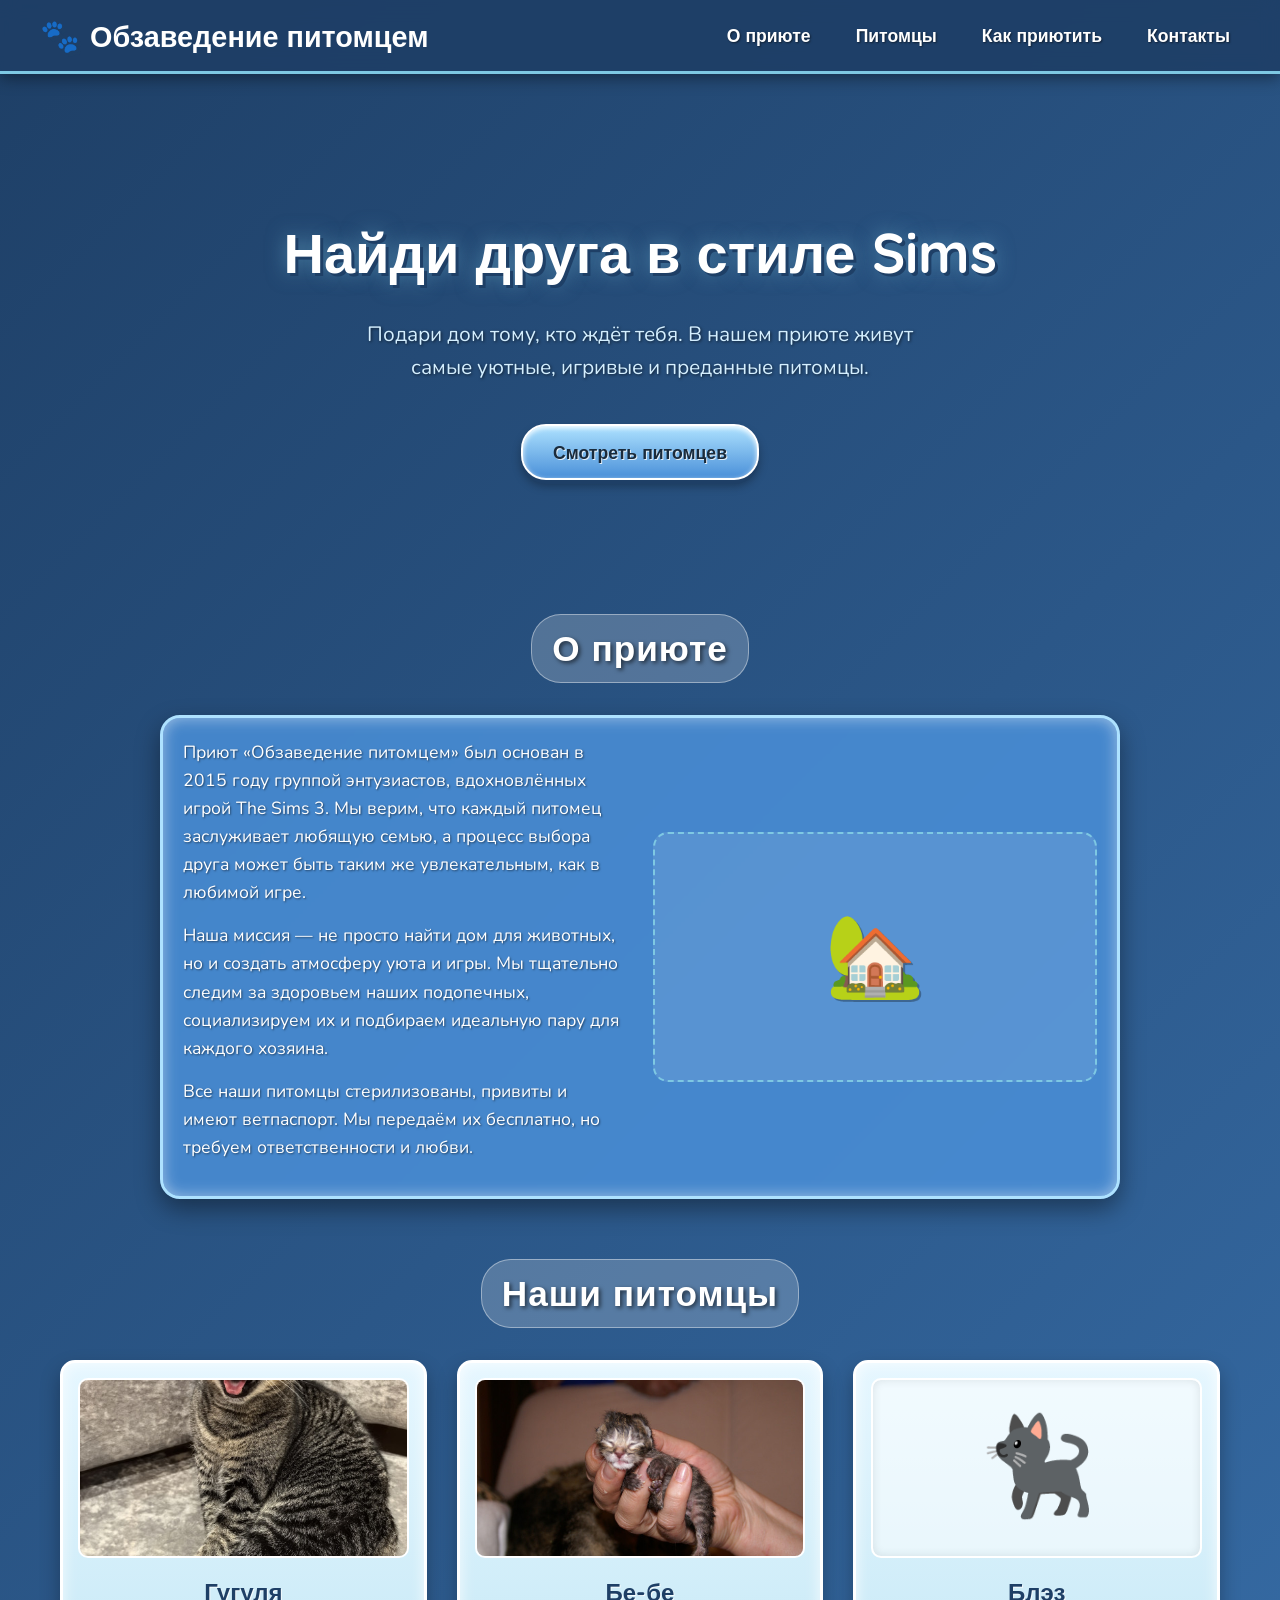
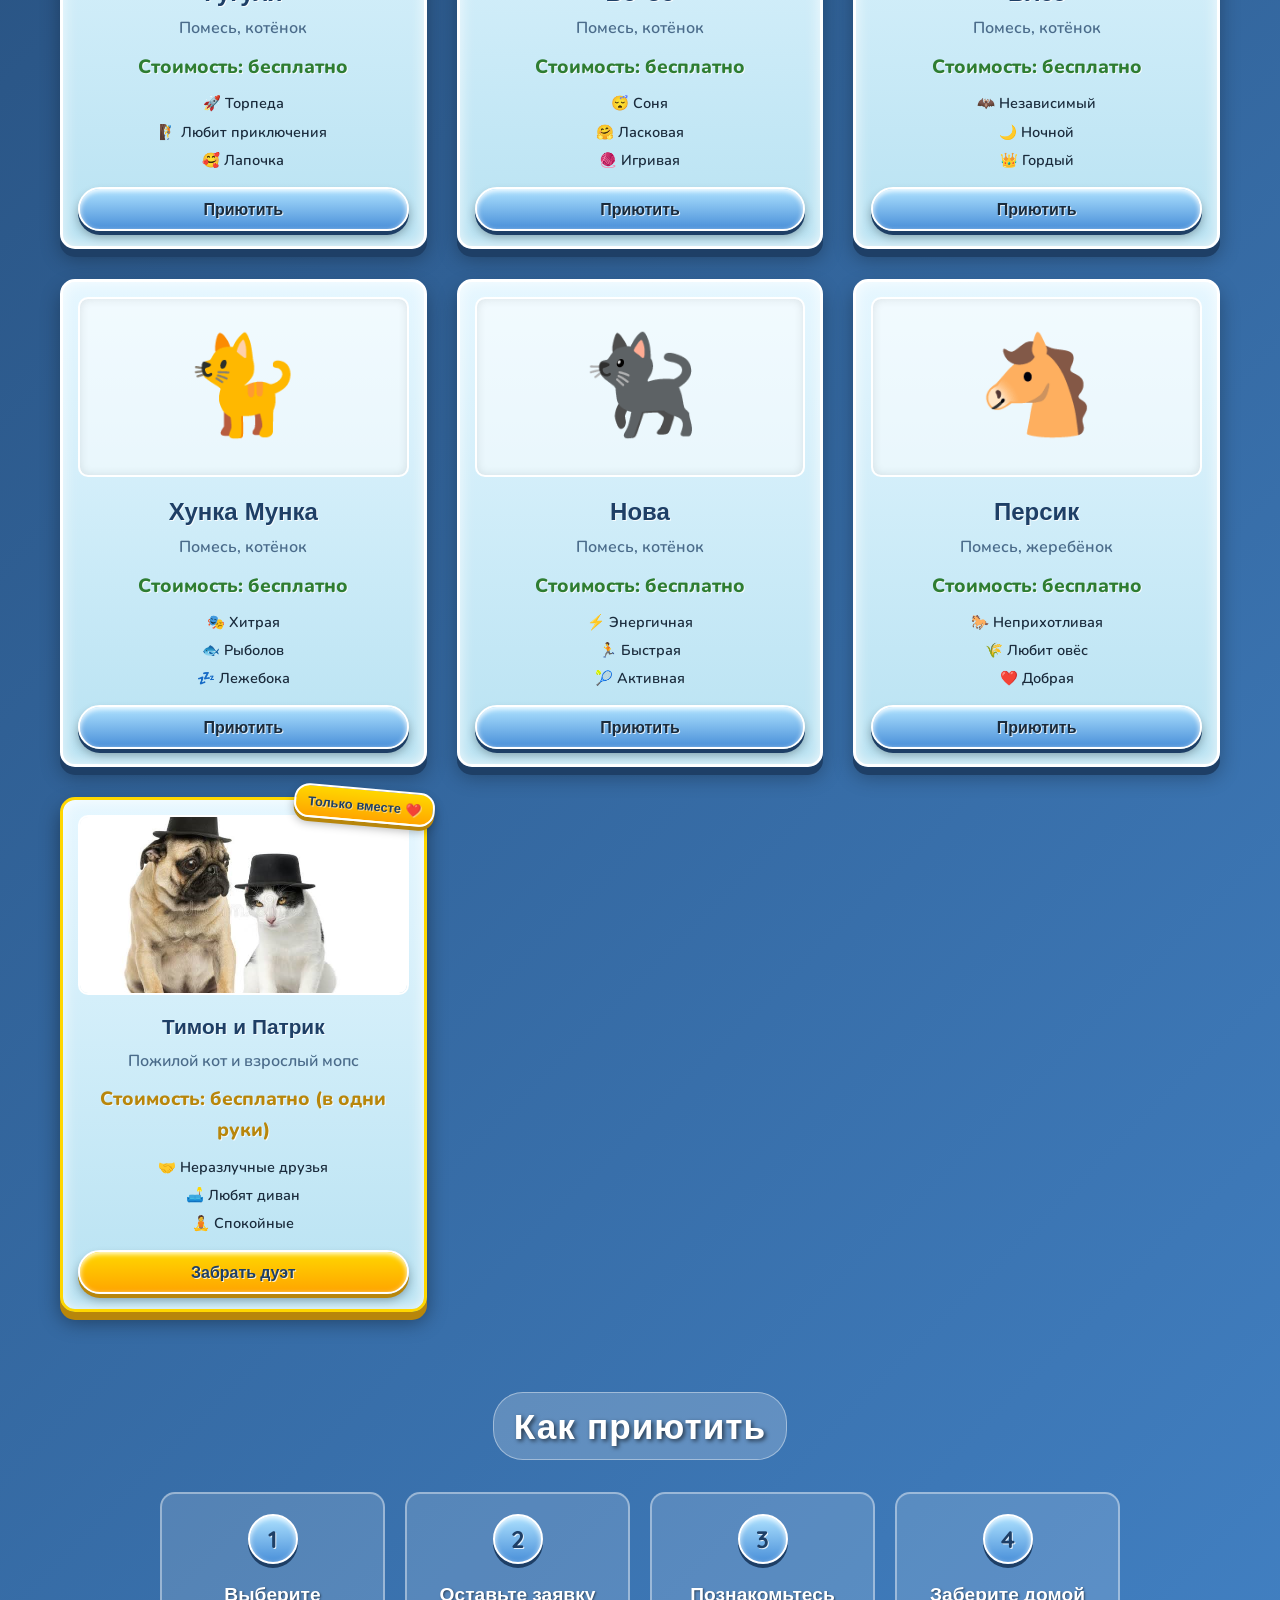
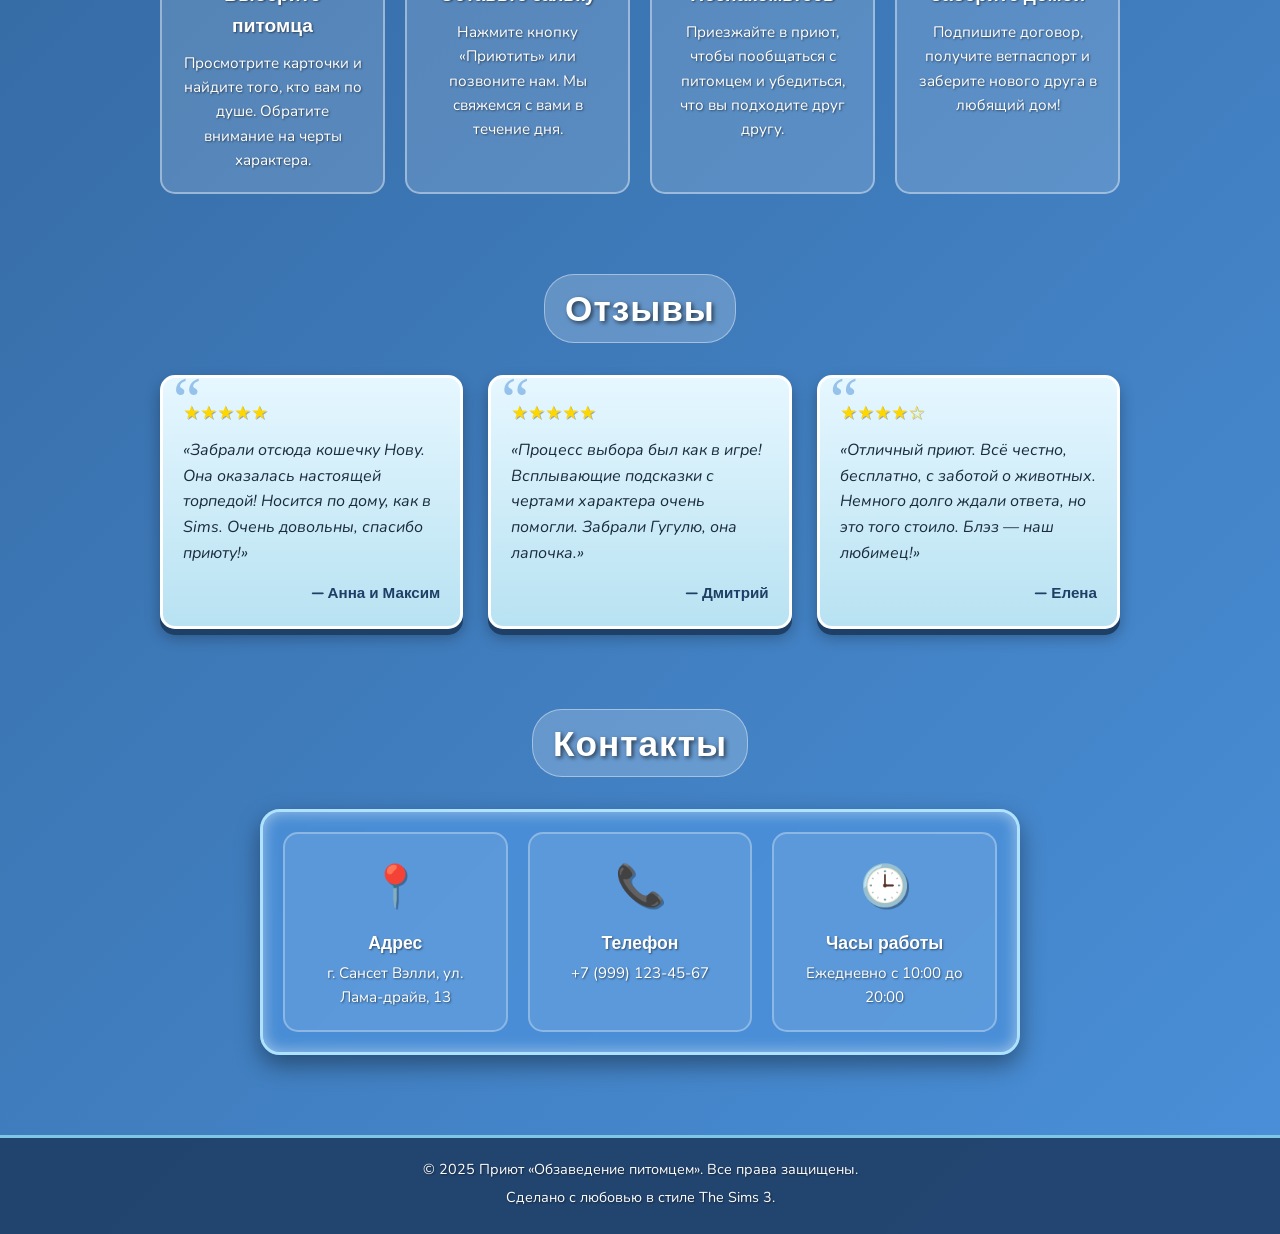
==== index.html @ e36ceaed "Добавлены файлы проекта" ====
<!DOCTYPE html>
<html lang="ru">
<head>
    <meta charset="UTF-8">
    <meta name="viewport" content="width=device-width, initial-scale=1.0">
    <title>Обзаведение питомцем | Приют в стиле Sims 3</title>

    <!-- SEO -->
    <meta name="description" content="Приют «Обзаведение питомцем» в Сансет Вэлли — бесплатно отдаём кошек, котят, жеребят и пару «кот + мопс» в добрые руки. Все питомцы привиты, стерилизованы и имеют ветпаспорт.">
    <meta name="keywords" content="приют для животных, котёнок, кошка, жеребёнок, мопс, усыновление питомца, Сансет Вэлли, бесплатно">
    <meta name="author" content="Приют «Обзаведение питомцем»">
    <meta name="robots" content="index, follow">
    <meta name="theme-color" content="#1E3F66">
    <link rel="canonical" href="https://example.com/">

    <!-- Open Graph -->
    <meta property="og:type" content="website">
    <meta property="og:site_name" content="Обзаведение питомцем">
    <meta property="og:title" content="Обзаведение питомцем | Приют в стиле Sims 3">
    <meta property="og:description" content="Подари дом тому, кто ждёт тебя. Кошки, котята, жеребята и неразлучная пара «кот + мопс» — бесплатно, в добрые руки.">
    <meta property="og:image" content="https://example.com/og-cover.svg">
    <meta property="og:url" content="https://example.com/">
    <meta property="og:locale" content="ru_RU">

    <!-- Twitter Card -->
    <meta name="twitter:card" content="summary_large_image">
    <meta name="twitter:title" content="Обзаведение питомцем | Приют в стиле Sims 3">
    <meta name="twitter:description" content="Подари дом тому, кто ждёт тебя. Питомцы из приюта — бесплатно, в добрые руки.">
    <meta name="twitter:image" content="https://example.com/og-cover.svg">

    <!-- Favicon (SVG) -->
    <link rel="icon" type="image/svg+xml" href="data:image/svg+xml,%3Csvg xmlns='http://www.w3.org/2000/svg' viewBox='0 0 100 100'%3E%3Crect width='100' height='100' rx='20' fill='%231E3F66'/%3E%3Ctext x='50' y='68' font-size='58' text-anchor='middle'%3E🐾%3C/text%3E%3C/svg%3E">

    <!-- Подключение округлых шрифтов -->
    <link rel="preconnect" href="https://fonts.googleapis.com">
    <link rel="preconnect" href="https://fonts.gstatic.com" crossorigin>
    <link href="https://fonts.googleapis.com/css2?family=Nunito:wght@400;600;700;800&family=Quicksand:wght@500;600;700&display=swap" rel="stylesheet">
    <style>
        /* --- БАЗОВЫЕ СТИЛИ И ПЕРЕМЕННЫЕ --- */
        :root {
            --sims-blue-dark: #1E3F66;
            --sims-blue-mid: #2E5C8A;
            --sims-blue-light: #4A90D9;
            --sims-cyan: #7EC8E3;
            --sims-panel-bg: rgba(74, 144, 217, 0.85);
            --sims-panel-border: #AEE2FF;
            --sims-tooltip-bg: #B8E2F2;
            --sims-tooltip-border: #4A90D9;
            --sims-text-dark: #1A2B3C;
            --sims-text-light: #FFFFFF;
            --sims-btn-top: #AEE2FF;
            --sims-btn-bottom: #4A90D9;
            --font-main: 'Nunito', sans-serif;
            --font-heading: 'Quicksand', sans-serif;
        }

        * {
            box-sizing: border-box;
            margin: 0;
            padding: 0;
        }

        html {
            scroll-behavior: smooth;
            scroll-padding-top: 90px;
        }

        body {
            font-family: var(--font-main);
            background: linear-gradient(135deg, #1E3F66 0%, #4A90D9 100%);
            color: var(--sims-text-dark);
            line-height: 1.6;
            overflow-x: hidden;
            min-height: 100vh;
        }

        /* --- ОБЩИЕ КОМПОНЕНТЫ (Панели в стиле Sims) --- */
        .sims-panel {
            background: var(--sims-panel-bg);
            border: 3px solid var(--sims-panel-border);
            border-radius: 20px;
            box-shadow: 
                inset 0 0 15px rgba(255, 255, 255, 0.5),
                0 10px 25px rgba(0, 0, 0, 0.4);
            backdrop-filter: blur(5px);
            padding: 20px;
            transition: transform 0.3s ease, box-shadow 0.3s ease;
        }

        .sims-panel:hover {
            box-shadow: 
                inset 0 0 20px rgba(255, 255, 255, 0.7),
                0 15px 35px rgba(0, 0, 0, 0.5);
        }

        .section-title {
            font-family: var(--font-heading);
            font-size: 2.2rem;
            text-align: center;
            color: var(--sims-text-light);
            text-shadow: 2px 2px 4px rgba(0, 0, 0, 0.6);
            margin-bottom: 2rem;
            letter-spacing: 1px;
        }

        .section-title span {
            display: inline-block;
            background: rgba(255, 255, 255, 0.2);
            padding: 5px 20px;
            border-radius: 30px;
            border: 1px solid rgba(255, 255, 255, 0.4);
        }

        /* --- КНОПКИ В СТИЛЕ SIMS --- */
        .sims-btn {
            display: inline-block;
            background: linear-gradient(to bottom, var(--sims-btn-top) 0%, var(--sims-btn-bottom) 100%);
            border: 2px solid #FFFFFF;
            border-radius: 25px;
            color: var(--sims-text-dark);
            font-family: var(--font-heading);
            font-weight: 700;
            font-size: 1.1rem;
            padding: 12px 30px;
            text-decoration: none;
            text-shadow: 1px 1px 0 rgba(255, 255, 255, 0.8);
            box-shadow: 
                0 4px 0 #1E3F66,
                0 6px 10px rgba(0, 0, 0, 0.3),
                inset 0 2px 5px rgba(255, 255, 255, 0.9);
            cursor: pointer;
            transition: all 0.1s ease;
            position: relative;
            overflow: hidden;
        }

        .sims-btn::after {
            content: '';
            position: absolute;
            top: 0;
            left: -100%;
            width: 100%;
            height: 50%;
            background: linear-gradient(to bottom, rgba(255,255,255,0.8), rgba(255,255,255,0));
            transition: left 0.3s ease;
            border-radius: 25px 25px 0 0;
        }

        .sims-btn:hover::after {
            left: 0;
        }

        .sims-btn:hover {
            transform: translateY(2px);
            box-shadow: 
                0 2px 0 #1E3F66,
                0 4px 8px rgba(0, 0, 0, 0.3),
                inset 0 2px 5px rgba(255, 255, 255, 0.9);
        }

        .sims-btn:active {
            transform: translateY(4px);
            box-shadow: 
                0 0 0 #1E3F66,
                0 2px 4px rgba(0, 0, 0, 0.3),
                inset 0 2px 5px rgba(255, 255, 255, 0.9);
        }

        /* --- HEADER --- */
        header {
            position: sticky;
            top: 0;
            z-index: 1000;
            background: rgba(30, 63, 102, 0.9);
            backdrop-filter: blur(10px);
            border-bottom: 3px solid var(--sims-cyan);
            box-shadow: 0 4px 15px rgba(0,0,0,0.4);
            padding: 10px 20px;
        }

        .header-container {
            max-width: 1200px;
            margin: 0 auto;
            display: flex;
            justify-content: space-between;
            align-items: center;
            flex-wrap: wrap;
            gap: 15px;
        }

        .logo {
            font-family: var(--font-heading);
            font-size: 1.8rem;
            font-weight: 800;
            color: var(--sims-text-light);
            text-shadow: 2px 2px 0 var(--sims-blue-dark);
            display: flex;
            align-items: center;
            gap: 10px;
        }

        .logo-icon {
            font-size: 2rem;
            filter: drop-shadow(2px 2px 0 var(--sims-blue-dark));
        }

        nav ul {
            display: flex;
            list-style: none;
            gap: 25px;
            flex-wrap: wrap;
        }

        nav a {
            color: var(--sims-text-light);
            text-decoration: none;
            font-family: var(--font-heading);
            font-weight: 600;
            font-size: 1.1rem;
            text-shadow: 1px 1px 2px rgba(0,0,0,0.5);
            padding: 5px 10px;
            border-radius: 10px;
            transition: all 0.3s ease;
        }

        nav a:hover {
            background: rgba(255, 255, 255, 0.2);
            color: #AEE2FF;
            text-shadow: 0 0 10px rgba(174, 226, 255, 0.8);
        }

        /* Кнопка мобильного меню (гамбургер) */
        .nav-toggle {
            display: none;
            background: linear-gradient(to bottom, var(--sims-btn-top), var(--sims-btn-bottom));
            border: 2px solid #FFFFFF;
            border-radius: 10px;
            color: var(--sims-text-dark);
            font-family: var(--font-heading);
            font-weight: 700;
            font-size: 1.4rem;
            line-height: 1;
            padding: 6px 14px;
            cursor: pointer;
            box-shadow: 0 3px 0 #1E3F66, inset 0 2px 5px rgba(255, 255, 255, 0.8);
            transition: transform 0.1s ease;
        }

        .nav-toggle:active {
            transform: translateY(2px);
            box-shadow: 0 1px 0 #1E3F66, inset 0 2px 5px rgba(255, 255, 255, 0.8);
        }

        /* --- HERO SECTION --- */
        .hero {
            padding: 80px 20px;
            text-align: center;
            display: flex;
            flex-direction: column;
            align-items: center;
            justify-content: center;
            min-height: 60vh;
            position: relative;
        }

        .hero h1 {
            font-family: var(--font-heading);
            font-size: 3.5rem;
            color: var(--sims-text-light);
            text-shadow: 3px 3px 0 var(--sims-blue-dark), 0 0 20px rgba(126, 200, 227, 0.5);
            margin-bottom: 20px;
            animation: float 3s ease-in-out infinite;
        }

        @keyframes float {
            0%, 100% { transform: translateY(0); }
            50% { transform: translateY(-10px); }
        }

        .hero p {
            font-size: 1.3rem;
            color: #D4EFFF;
            margin-bottom: 40px;
            text-shadow: 1px 1px 3px rgba(0,0,0,0.6);
            max-width: 600px;
        }

        /* --- СЕКЦИЯ О ПРИЮТЕ --- */
        .about {
            max-width: 1000px;
            margin: 0 auto 60px;
            padding: 0 20px;
        }

        .about-content {
            display: flex;
            gap: 30px;
            align-items: center;
            flex-wrap: wrap;
        }

        .about-text {
            flex: 1;
            min-width: 300px;
            color: var(--sims-text-light);
            font-size: 1.1rem;
            text-shadow: 1px 1px 2px rgba(0,0,0,0.5);
        }

        .about-text p {
            margin-bottom: 15px;
        }

        .about-image {
            flex: 1;
            min-width: 300px;
            height: 250px;
            background: rgba(255, 255, 255, 0.1);
            border-radius: 15px;
            border: 2px dashed var(--sims-cyan);
            display: flex;
            align-items: center;
            justify-content: center;
            font-size: 5rem;
            text-shadow: 2px 2px 0 rgba(0,0,0,0.3);
        }

        /* --- СЕКЦИЯ ПИТОМЦЕВ (КАРТОЧКИ) --- */
        .pets {
            max-width: 1200px;
            margin: 0 auto 80px;
            padding: 0 20px;
        }

        .pets-grid {
            display: grid;
            grid-template-columns: repeat(auto-fill, minmax(280px, 1fr));
            gap: 30px;
        }

        .pet-card {
            background: linear-gradient(180deg, #E6F7FF 0%, #B8E2F2 100%);
            border: 3px solid #FFFFFF;
            border-radius: 15px;
            padding: 15px;
            text-align: center;
            position: relative;
            box-shadow: 
                0 8px 0 #1E3F66,
                0 10px 20px rgba(0,0,0,0.3),
                inset 0 0 15px rgba(255, 255, 255, 0.8);
            transition: transform 0.3s ease, box-shadow 0.3s ease;
            cursor: pointer;
        }

        .pet-card:hover {
            transform: translateY(-8px);
            box-shadow: 
                0 12px 0 #1E3F66,
                0 15px 25px rgba(0,0,0,0.4),
                inset 0 0 20px rgba(255, 255, 255, 1);
        }

        .pet-image {
            width: 100%;
            height: 180px;
            background: rgba(255, 255, 255, 0.5);
            border-radius: 10px;
            border: 2px solid #FFFFFF;
            display: flex;
            align-items: center;
            justify-content: center;
            font-size: 6rem;
            margin-bottom: 15px;
            overflow: hidden;
            position: relative;
            box-shadow: inset 0 0 10px rgba(0,0,0,0.1);
        }

        .pet-image img {
            width: 100%;
            height: 100%;
            object-fit: cover;
        }

        /* Стили для парных питомцев */
        .pet-image.duo {
            display: flex;
            align-items: center;
            justify-content: center;
            gap: 10px;
            font-size: 4.5rem;
            background: linear-gradient(135deg, rgba(255,255,255,0.7) 0%, rgba(184, 226, 242, 0.8) 100%);
        }

        .pet-image.duo span {
            filter: drop-shadow(2px 2px 0 rgba(0,0,0,0.1));
        }

        .pet-name {
            font-family: var(--font-heading);
            font-size: 1.5rem;
            font-weight: 700;
            color: var(--sims-blue-dark);
            margin-bottom: 5px;
            text-shadow: 1px 1px 0 rgba(255,255,255,0.8);
        }

        .pet-breed {
            font-size: 1rem;
            color: #4A6B8A;
            margin-bottom: 10px;
            font-weight: 600;
        }

        .pet-price {
            font-weight: 800;
            color: #2E7D32;
            font-size: 1.2rem;
            margin-bottom: 10px;
            text-shadow: 1px 1px 0 rgba(255,255,255,0.8);
        }

        .pet-traits {
            display: flex;
            flex-direction: column;
            gap: 5px;
            margin-bottom: 15px;
            font-size: 0.9rem;
            color: #1A2B3C;
            font-weight: 600;
        }

        .pet-traits span {
            display: flex;
            align-items: center;
            justify-content: center;
            gap: 5px;
        }

        .pet-card .sims-btn {
            width: 100%;
            padding: 10px;
            font-size: 1rem;
        }

        /* Бейдж "Только вместе" */
        .together-badge {
            position: absolute;
            top: -12px;
            right: -12px;
            background: linear-gradient(to bottom, #FFD700, #FFA500);
            color: #1E3F66;
            font-family: var(--font-heading);
            font-weight: 800;
            font-size: 0.8rem;
            padding: 5px 12px;
            border-radius: 15px;
            border: 2px solid #FFFFFF;
            box-shadow: 0 4px 0 #B8860B, 0 5px 10px rgba(0,0,0,0.3);
            transform: rotate(5deg);
            z-index: 10;
            text-shadow: 1px 1px 0 rgba(255,255,255,0.5);
        }

        /* --- ВСПЛЫВАЮЩАЯ ПОДСКАЗКА (TOOLTIP) В СТИЛЕ SIMS 3 --- */
        .pet-tooltip {
            position: absolute;
            bottom: 100%;
            left: 50%;
            transform: translateX(-50%) translateY(10px);
            background: var(--sims-tooltip-bg);
            border: 3px solid var(--sims-tooltip-border);
            border-radius: 15px;
            padding: 15px;
            width: 250px;
            box-shadow: 0 10px 25px rgba(0,0,0,0.5), inset 0 0 15px rgba(255,255,255,0.8);
            opacity: 0;
            visibility: hidden;
            transition: all 0.3s cubic-bezier(0.175, 0.885, 0.32, 1.275);
            z-index: 100;
            pointer-events: none;
            text-align: left;
        }

        .pet-card:hover .pet-tooltip {
            opacity: 1;
            visibility: visible;
            transform: translateX(-50%) translateY(-10px);
        }

        .pet-tooltip::after {
            content: '';
            position: absolute;
            top: 100%;
            left: 50%;
            transform: translateX(-50%);
            border-width: 10px;
            border-style: solid;
            border-color: var(--sims-tooltip-border) transparent transparent transparent;
        }

        .pet-tooltip::before {
            content: '';
            position: absolute;
            top: 100%;
            left: 50%;
            transform: translateX(-50%);
            border-width: 7px;
            border-style: solid;
            border-color: var(--sims-tooltip-bg) transparent transparent transparent;
            z-index: 1;
            margin-top: -3px;
        }

        .tooltip-title {
            font-family: var(--font-heading);
            font-weight: 700;
            color: var(--sims-blue-dark);
            font-size: 1.1rem;
            margin-bottom: 5px;
            border-bottom: 1px solid rgba(74, 144, 217, 0.5);
            padding-bottom: 5px;
        }

        .tooltip-detail {
            font-size: 0.85rem;
            color: #1A2B3C;
            margin-bottom: 3px;
        }

        .tooltip-detail strong {
            color: #2E5C8A;
        }

        /* --- СЕКЦИЯ КАК ПРИЮТИТЬ --- */
        .how-to {
            max-width: 1000px;
            margin: 0 auto 80px;
            padding: 0 20px;
        }

        .steps-container {
            display: grid;
            grid-template-columns: repeat(auto-fit, minmax(200px, 1fr));
            gap: 20px;
        }

        .step-card {
            background: rgba(255, 255, 255, 0.15);
            border: 2px solid rgba(255, 255, 255, 0.4);
            border-radius: 15px;
            padding: 20px;
            text-align: center;
            color: var(--sims-text-light);
            transition: background 0.3s ease;
        }

        .step-card:hover {
            background: rgba(255, 255, 255, 0.25);
        }

        .step-number {
            display: inline-block;
            width: 50px;
            height: 50px;
            background: linear-gradient(to bottom, var(--sims-btn-top), var(--sims-btn-bottom));
            border: 2px solid #FFFFFF;
            border-radius: 50%;
            line-height: 46px;
            font-family: var(--font-heading);
            font-weight: 800;
            font-size: 1.5rem;
            color: var(--sims-blue-dark);
            margin-bottom: 15px;
            box-shadow: 0 4px 0 #1E3F66, inset 0 2px 5px rgba(255,255,255,0.8);
            text-shadow: 1px 1px 0 rgba(255,255,255,0.8);
        }

        .step-card h3 {
            font-family: var(--font-heading);
            font-size: 1.2rem;
            margin-bottom: 10px;
            text-shadow: 1px 1px 2px rgba(0,0,0,0.5);
        }

        .step-card p {
            font-size: 0.95rem;
            text-shadow: 1px 1px 2px rgba(0,0,0,0.5);
        }

        /* --- СЕКЦИЯ ОТЗЫВОВ --- */
        .reviews {
            max-width: 1000px;
            margin: 0 auto 80px;
            padding: 0 20px;
        }

        .reviews-grid {
            display: grid;
            grid-template-columns: repeat(auto-fit, minmax(280px, 1fr));
            gap: 25px;
        }

        .review-card {
            background: linear-gradient(180deg, #E6F7FF 0%, #B8E2F2 100%);
            border: 3px solid #FFFFFF;
            border-radius: 15px;
            padding: 20px;
            box-shadow: 0 6px 0 #1E3F66, 0 8px 15px rgba(0,0,0,0.3);
            position: relative;
        }

        .review-card::before {
            content: '“';
            position: absolute;
            top: -10px;
            left: 10px;
            font-size: 4rem;
            color: var(--sims-blue-light);
            opacity: 0.5;
            font-family: serif;
            line-height: 1;
        }

        .review-text {
            font-style: italic;
            color: var(--sims-text-dark);
            margin-bottom: 15px;
            font-size: 1rem;
            position: relative;
            z-index: 1;
        }

        .review-author {
            font-family: var(--font-heading);
            font-weight: 700;
            color: var(--sims-blue-dark);
            text-align: right;
            font-size: 0.95rem;
        }

        .review-rating {
            color: #FFD700;
            font-size: 1.2rem;
            margin-bottom: 10px;
            text-shadow: 1px 1px 0 rgba(0,0,0,0.3);
        }

        /* --- СЕКЦИЯ КОНТАКТОВ --- */
        .contacts {
            max-width: 800px;
            margin: 0 auto 80px;
            padding: 0 20px;
        }

        .contacts-content {
            display: grid;
            grid-template-columns: repeat(auto-fit, minmax(200px, 1fr));
            gap: 20px;
            text-align: center;
            color: var(--sims-text-light);
        }

        .contact-item {
            background: rgba(255, 255, 255, 0.1);
            border: 2px solid rgba(255, 255, 255, 0.3);
            border-radius: 15px;
            padding: 20px;
            transition: background 0.3s ease;
        }

        .contact-item:hover {
            background: rgba(255, 255, 255, 0.2);
        }

        .contact-icon {
            font-size: 2.5rem;
            margin-bottom: 10px;
            display: block;
            filter: drop-shadow(2px 2px 0 rgba(0,0,0,0.3));
        }

        .contact-item h4 {
            font-family: var(--font-heading);
            font-size: 1.1rem;
            margin-bottom: 5px;
            text-shadow: 1px 1px 2px rgba(0,0,0,0.5);
        }

        .contact-item p {
            font-size: 0.95rem;
            text-shadow: 1px 1px 2px rgba(0,0,0,0.5);
        }

        /* --- FOOTER --- */
        footer {
            background: rgba(30, 63, 102, 0.9);
            border-top: 3px solid var(--sims-cyan);
            padding: 20px;
            text-align: center;
            color: var(--sims-text-light);
            font-size: 0.9rem;
            text-shadow: 1px 1px 2px rgba(0,0,0,0.5);
        }

        footer p {
            margin-bottom: 5px;
        }

        /* --- АДАПТИВНОСТЬ --- */
        @media (max-width: 1024px) {
            .hero h1 {
                font-size: 3rem;
            }
            .pets-grid {
                grid-template-columns: repeat(auto-fill, minmax(240px, 1fr));
            }
        }

        @media (max-width: 768px) {
            .nav-toggle {
                display: block;
            }
            nav {
                display: none;
                width: 100%;
            }
            nav.is-open {
                display: block;
            }
            nav ul {
                flex-direction: column;
                align-items: center;
                gap: 10px;
                padding: 10px 0 5px;
            }
            .header-container {
                flex-direction: row;
                flex-wrap: wrap;
                justify-content: space-between;
            }
            .hero {
                min-height: 50vh;
                padding: 60px 20px;
            }
            .hero h1 {
                font-size: 2.5rem;
            }
            .hero p {
                font-size: 1.1rem;
            }
            .section-title {
                font-size: 1.8rem;
            }
            .about-content {
                flex-direction: column;
            }
            /* Тултипы скрыты на мобильных: информация дублируется в карточке */
            .pet-tooltip {
                display: none;
            }
        }

        @media (max-width: 480px) {
            .hero {
                min-height: auto;
                padding: 50px 16px;
            }
            .hero h1 {
                font-size: 2rem;
            }
            .hero p {
                font-size: 1.05rem;
                margin-bottom: 30px;
            }
            .section-title {
                font-size: 1.6rem;
            }
            .sims-btn {
                font-size: 1rem;
                padding: 10px 20px;
            }
            .pets-grid {
                grid-template-columns: 1fr;
            }
            .pet-image {
                height: 160px;
                font-size: 5rem;
            }
            .steps-container {
                grid-template-columns: 1fr;
            }
            .reviews-grid {
                grid-template-columns: 1fr;
            }
            .contacts-content {
                grid-template-columns: 1fr;
            }
        }

        /* --- СКРОЛЛБАР В СТИЛЕ SIMS --- */
        ::-webkit-scrollbar {
            width: 12px;
        }
        ::-webkit-scrollbar-track {
            background: #1E3F66;
        }
        ::-webkit-scrollbar-thumb {
            background: linear-gradient(to bottom, #AEE2FF, #4A90D9);
            border-radius: 6px;
            border: 2px solid #1E3F66;
        }
        ::-webkit-scrollbar-thumb:hover {
            background: linear-gradient(to bottom, #D4EFFF, #7EC8E3);
        }
    </style>
</head>
<body>

    <!-- HEADER -->
    <header>
        <div class="header-container">
            <div class="logo">
                <span class="logo-icon">🐾</span>
                Обзаведение питомцем
            </div>
            <button class="nav-toggle" type="button" aria-label="Открыть меню" aria-expanded="false" aria-controls="main-nav">☰</button>
            <nav id="main-nav" aria-label="Основная навигация">
                <ul>
                    <li><a href="#about">О приюте</a></li>
                    <li><a href="#pets">Питомцы</a></li>
                    <li><a href="#how-to">Как приютить</a></li>
                    <li><a href="#contacts">Контакты</a></li>
                </ul>
            </nav>
        </div>
    </header>

    <!-- HERO SECTION -->
    <section class="hero">
        <h1>Найди друга в стиле Sims</h1>
        <p>Подари дом тому, кто ждёт тебя. В нашем приюте живут самые уютные, игривые и преданные питомцы.</p>
        <a href="#pets" class="sims-btn">Смотреть питомцев</a>
    </section>

    <!-- ABOUT SECTION -->
    <section id="about" class="about">
        <h2 class="section-title"><span>О приюте</span></h2>
        <div class="sims-panel">
            <div class="about-content">
                <div class="about-text">
                    <p>Приют «Обзаведение питомцем» был основан в 2015 году группой энтузиастов, вдохновлённых игрой The Sims 3. Мы верим, что каждый питомец заслуживает любящую семью, а процесс выбора друга может быть таким же увлекательным, как в любимой игре.</p>
                    <p>Наша миссия — не просто найти дом для животных, но и создать атмосферу уюта и игры. Мы тщательно следим за здоровьем наших подопечных, социализируем их и подбираем идеальную пару для каждого хозяина.</p>
                    <p>Все наши питомцы стерилизованы, привиты и имеют ветпаспорт. Мы передаём их бесплатно, но требуем ответственности и любви.</p>
                </div>
                <div class="about-image">
                    🏡
                </div>
            </div>
        </div>
    </section>

    <!-- PETS SECTION -->
    <section id="pets" class="pets">
        <h2 class="section-title"><span>Наши питомцы</span></h2>
        <div class="pets-grid">
            
            <!-- Карточка 1: Гугуля -->
            <div class="pet-card">
                <div class="pet-image"><img src="images/cat.jpg" alt="Гугуля"></div>
                <div class="pet-name">Гугуля</div>
                <div class="pet-breed">Помесь, котёнок</div>
                <div class="pet-price">Стоимость: бесплатно</div>
                <div class="pet-traits">
                    <span>🚀 Торпеда</span>
                    <span>🧗 Любит приключения</span>
                    <span>🥰 Лапочка</span>
                </div>
                <button class="sims-btn">Приютить</button>
                <!-- Всплывающая подсказка -->
                <div class="pet-tooltip">
                    <div class="tooltip-title">Гугуля</div>
                    <div class="tooltip-detail"><strong>Помесь, Котёнок</strong></div>
                    <div class="tooltip-detail">Стоимость: бесплатно</div>
                    <hr style="border: 0; border-top: 1px solid rgba(74,144,217,0.5); margin: 5px 0;">
                    <div class="tooltip-detail"><strong>Черты характера:</strong></div>
                    <div class="tooltip-detail">🚀 Торпеда</div>
                    <div class="tooltip-detail">🧗 Любит приключения</div>
                    <div class="tooltip-detail">🥰 Лапочка</div>
                </div>
            </div>

            <!-- Карточка 2: Бе-бе -->
            <div class="pet-card">
                <div class="pet-image"><img src="images/kitten.jpg" alt="Бе-бе"></div>
                <div class="pet-name">Бе-бе</div>
                <div class="pet-breed">Помесь, котёнок</div>
                <div class="pet-price">Стоимость: бесплатно</div>
                <div class="pet-traits">
                    <span>😴 Соня</span>
                    <span>🤗 Ласковая</span>
                    <span>🧶 Игривая</span>
                </div>
                <button class="sims-btn">Приютить</button>
                <div class="pet-tooltip">
                    <div class="tooltip-title">Бе-бе</div>
                    <div class="tooltip-detail"><strong>Помесь, Котёнок</strong></div>
                    <div class="tooltip-detail">Стоимость: бесплатно</div>
                    <hr style="border: 0; border-top: 1px solid rgba(74,144,217,0.5); margin: 5px 0;">
                    <div class="tooltip-detail"><strong>Черты характера:</strong></div>
                    <div class="tooltip-detail">😴 Соня</div>
                    <div class="tooltip-detail">🤗 Ласковая</div>
                    <div class="tooltip-detail">🧶 Игривая</div>
                </div>
            </div>

            <!-- Карточка 3: Блэз -->
            <div class="pet-card">
                <div class="pet-image">🐈‍⬛</div>
                <div class="pet-name">Блэз</div>
                <div class="pet-breed">Помесь, котёнок</div>
                <div class="pet-price">Стоимость: бесплатно</div>
                <div class="pet-traits">
                    <span>🦇 Независимый</span>
                    <span>🌙 Ночной</span>
                    <span>👑 Гордый</span>
                </div>
                <button class="sims-btn">Приютить</button>
                <div class="pet-tooltip">
                    <div class="tooltip-title">Блэз</div>
                    <div class="tooltip-detail"><strong>Помесь, Котёнок</strong></div>
                    <div class="tooltip-detail">Стоимость: бесплатно</div>
                    <hr style="border: 0; border-top: 1px solid rgba(74,144,217,0.5); margin: 5px 0;">
                    <div class="tooltip-detail"><strong>Черты характера:</strong></div>
                    <div class="tooltip-detail">🦇 Независимый</div>
                    <div class="tooltip-detail">🌙 Ночной</div>
                    <div class="tooltip-detail">👑 Гордый</div>
                </div>
            </div>

            <!-- Карточка 4: Хунка Мунка -->
            <div class="pet-card">
                <div class="pet-image">🐈</div>
                <div class="pet-name">Хунка Мунка</div>
                <div class="pet-breed">Помесь, котёнок</div>
                <div class="pet-price">Стоимость: бесплатно</div>
                <div class="pet-traits">
                    <span>🎭 Хитрая</span>
                    <span>🐟 Рыболов</span>
                    <span>💤 Лежебока</span>
                </div>
                <button class="sims-btn">Приютить</button>
                <div class="pet-tooltip">
                    <div class="tooltip-title">Хунка Мунка</div>
                    <div class="tooltip-detail"><strong>Помесь, Котёнок</strong></div>
                    <div class="tooltip-detail">Стоимость: бесплатно</div>
                    <hr style="border: 0; border-top: 1px solid rgba(74,144,217,0.5); margin: 5px 0;">
                    <div class="tooltip-detail"><strong>Черты характера:</strong></div>
                    <div class="tooltip-detail">🎭 Хитрая</div>
                    <div class="tooltip-detail">🐟 Рыболов</div>
                    <div class="tooltip-detail">💤 Лежебока</div>
                </div>
            </div>

            <!-- Карточка 5: Нова -->
            <div class="pet-card">
                <div class="pet-image">🐈‍⬛</div>
                <div class="pet-name">Нова</div>
                <div class="pet-breed">Помесь, котёнок</div>
                <div class="pet-price">Стоимость: бесплатно</div>
                <div class="pet-traits">
                    <span>⚡ Энергичная</span>
                    <span>🏃 Быстрая</span>
                    <span>🎾 Активная</span>
                </div>
                <button class="sims-btn">Приютить</button>
                <div class="pet-tooltip">
                    <div class="tooltip-title">Нова</div>
                    <div class="tooltip-detail"><strong>Помесь, Котёнок</strong></div>
                    <div class="tooltip-detail">Стоимость: бесплатно</div>
                    <hr style="border: 0; border-top: 1px solid rgba(74,144,217,0.5); margin: 5px 0;">
                    <div class="tooltip-detail"><strong>Черты характера:</strong></div>
                    <div class="tooltip-detail">⚡ Энергичная</div>
                    <div class="tooltip-detail">🏃 Быстрая</div>
                    <div class="tooltip-detail">🎾 Активная</div>
                </div>
            </div>

            <!-- Карточка 6: Персик (Лошадь) -->
            <div class="pet-card">
                <div class="pet-image">🐴</div>
                <div class="pet-name">Персик</div>
                <div class="pet-breed">Помесь, жеребёнок</div>
                <div class="pet-price">Стоимость: бесплатно</div>
                <div class="pet-traits">
                    <span>🐎 Неприхотливая</span>
                    <span>🌾 Любит овёс</span>
                    <span>❤️ Добрая</span>
                </div>
                <button class="sims-btn">Приютить</button>
                <div class="pet-tooltip">
                    <div class="tooltip-title">Персик</div>
                    <div class="tooltip-detail"><strong>Помесь, Жеребёнок</strong></div>
                    <div class="tooltip-detail">Стоимость: бесплатно</div>
                    <hr style="border: 0; border-top: 1px solid rgba(74,144,217,0.5); margin: 5px 0;">
                    <div class="tooltip-detail"><strong>Черты характера:</strong></div>
                    <div class="tooltip-detail">🐎 Неприхотливая</div>
                    <div class="tooltip-detail">🌾 Любит овёс</div>
                    <div class="tooltip-detail">❤️ Добрая</div>
                </div>
            </div>

            <!-- Карточка 7: Тимон и Патрик (Дуэт) -->
            <div class="pet-card" style="border: 3px solid #FFD700; box-shadow: 0 8px 0 #B8860B, 0 10px 20px rgba(0,0,0,0.4), inset 0 0 15px rgba(255, 255, 255, 0.9);">
                <div class="together-badge">Только вместе ❤️</div>
                <div class="pet-image duo">
                    <img src="images/catanddog.png" alt="Тимон и Патрик">
                </div>
                <div class="pet-name" style="font-size: 1.3rem;">Тимон и Патрик</div>
                <div class="pet-breed">Пожилой кот и взрослый мопс</div>
                <div class="pet-price" style="color: #B8860B;">Стоимость: бесплатно (в одни руки)</div>
                <div class="pet-traits">
                    <span>🤝 Неразлучные друзья</span>
                    <span>🛋️ Любят диван</span>
                    <span>🧘 Спокойные</span>
                </div>
                <button class="sims-btn" style="background: linear-gradient(to bottom, #FFD700 0%, #FFA500 100%); box-shadow: 0 4px 0 #B8860B, 0 6px 10px rgba(0, 0, 0, 0.3), inset 0 2px 5px rgba(255, 255, 255, 0.9); color: #1E3F66;">Забрать дуэт</button>
                <div class="pet-tooltip" style="border-color: #FFD700; background: #FFF8DC;">
                    <div class="tooltip-title" style="color: #B8860B; border-bottom: 1px solid rgba(184, 134, 11, 0.5);">Тимон и Патрик</div>
                    <div class="tooltip-detail"><strong>Пожилой кот и взрослый мопс</strong></div>
                    <div class="tooltip-detail">Стоимость: бесплатно</div>
                    <div class="tooltip-detail" style="color: #B8860B; font-weight: bold;">⚠️ Только вместе!</div>
                    <hr style="border: 0; border-top: 1px solid rgba(184, 134, 11, 0.3); margin: 5px 0;">
                    <div class="tooltip-detail"><strong>Черты характера:</strong></div>
                    <div class="tooltip-detail">🤝 Неразлучные друзья</div>
                    <div class="tooltip-detail">🛋️ Любят диван</div>
                    <div class="tooltip-detail">🧘 Спокойные</div>
                </div>
            </div>

        </div>
    </section>

    <!-- HOW TO ADOPT SECTION -->
    <section id="how-to" class="how-to">
        <h2 class="section-title"><span>Как приютить</span></h2>
        <div class="steps-container">
            <div class="step-card">
                <div class="step-number">1</div>
                <h3>Выберите питомца</h3>
                <p>Просмотрите карточки и найдите того, кто вам по душе. Обратите внимание на черты характера.</p>
            </div>
            <div class="step-card">
                <div class="step-number">2</div>
                <h3>Оставьте заявку</h3>
                <p>Нажмите кнопку «Приютить» или позвоните нам. Мы свяжемся с вами в течение дня.</p>
            </div>
            <div class="step-card">
                <div class="step-number">3</div>
                <h3>Познакомьтесь</h3>
                <p>Приезжайте в приют, чтобы пообщаться с питомцем и убедиться, что вы подходите друг другу.</p>
            </div>
            <div class="step-card">
                <div class="step-number">4</div>
                <h3>Заберите домой</h3>
                <p>Подпишите договор, получите ветпаспорт и заберите нового друга в любящий дом!</p>
            </div>
        </div>
    </section>

    <!-- REVIEWS SECTION -->
    <section class="reviews">
        <h2 class="section-title"><span>Отзывы</span></h2>
        <div class="reviews-grid">
            <div class="review-card">
                <div class="review-rating">★★★★★</div>
                <div class="review-text">«Забрали отсюда кошечку Нову. Она оказалась настоящей торпедой! Носится по дому, как в Sims. Очень довольны, спасибо приюту!»</div>
                <div class="review-author">— Анна и Максим</div>
            </div>
            <div class="review-card">
                <div class="review-rating">★★★★★</div>
                <div class="review-text">«Процесс выбора был как в игре! Всплывающие подсказки с чертами характера очень помогли. Забрали Гугулю, она лапочка.»</div>
                <div class="review-author">— Дмитрий</div>
            </div>
            <div class="review-card">
                <div class="review-rating">★★★★☆</div>
                <div class="review-text">«Отличный приют. Всё честно, бесплатно, с заботой о животных. Немного долго ждали ответа, но это того стоило. Блэз — наш любимец!»</div>
                <div class="review-author">— Елена</div>
            </div>
        </div>
    </section>

    <!-- CONTACTS SECTION -->
    <section id="contacts" class="contacts">
        <h2 class="section-title"><span>Контакты</span></h2>
        <div class="sims-panel">
            <div class="contacts-content">
                <div class="contact-item">
                    <span class="contact-icon">📍</span>
                    <h4>Адрес</h4>
                    <p>г. Сансет Вэлли, ул. Лама-драйв, 13</p>
                </div>
                <div class="contact-item">
                    <span class="contact-icon">📞</span>
                    <h4>Телефон</h4>
                    <p>+7 (999) 123-45-67</p>
                </div>
                <div class="contact-item">
                    <span class="contact-icon">🕒</span>
                    <h4>Часы работы</h4>
                    <p>Ежедневно с 10:00 до 20:00</p>
                </div>
            </div>
        </div>
    </section>

    <!-- FOOTER -->
    <footer>
        <p>© 2025 Приют «Обзаведение питомцем». Все права защищены.</p>
        <p>Сделано с любовью в стиле The Sims 3.</p>
    </footer>

    <!-- Мобильное меню -->
    <script>
        const navToggle = document.querySelector('.nav-toggle');
        const nav = document.querySelector('#main-nav');

        function closeMenu() {
            nav.classList.remove('is-open');
            navToggle.setAttribute('aria-expanded', 'false');
            navToggle.setAttribute('aria-label', 'Открыть меню');
        }

        navToggle.addEventListener('click', () => {
            const isOpen = nav.classList.toggle('is-open');
            navToggle.setAttribute('aria-expanded', String(isOpen));
            navToggle.setAttribute('aria-label', isOpen ? 'Закрыть меню' : 'Открыть меню');
        });

        nav.querySelectorAll('a').forEach(link => link.addEventListener('click', closeMenu));

        document.addEventListener('click', (e) => {
            if (nav.classList.contains('is-open') && !nav.contains(e.target) && e.target !== navToggle) {
                closeMenu();
            }
        });

        document.addEventListener('keydown', (e) => {
            if (e.key === 'Escape' && nav.classList.contains('is-open')) closeMenu();
        });
    </script>

</body>
</html>
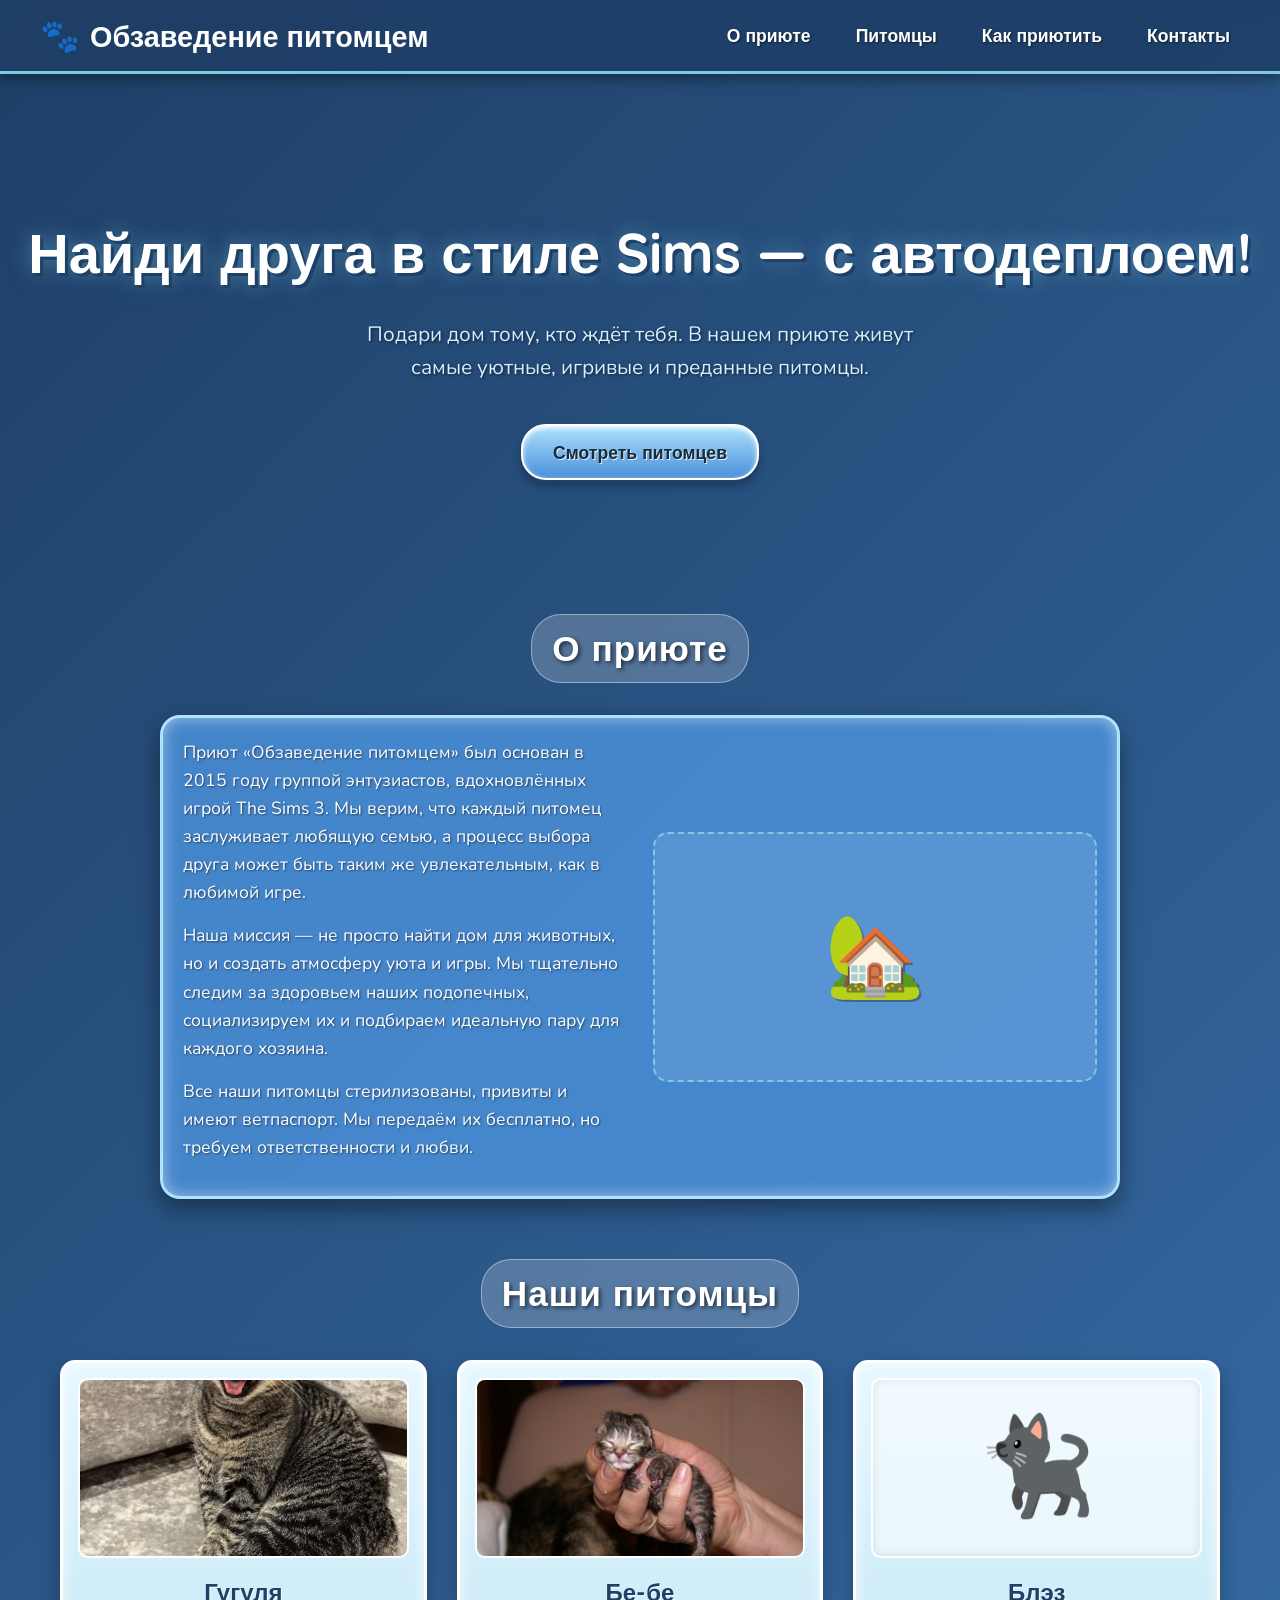
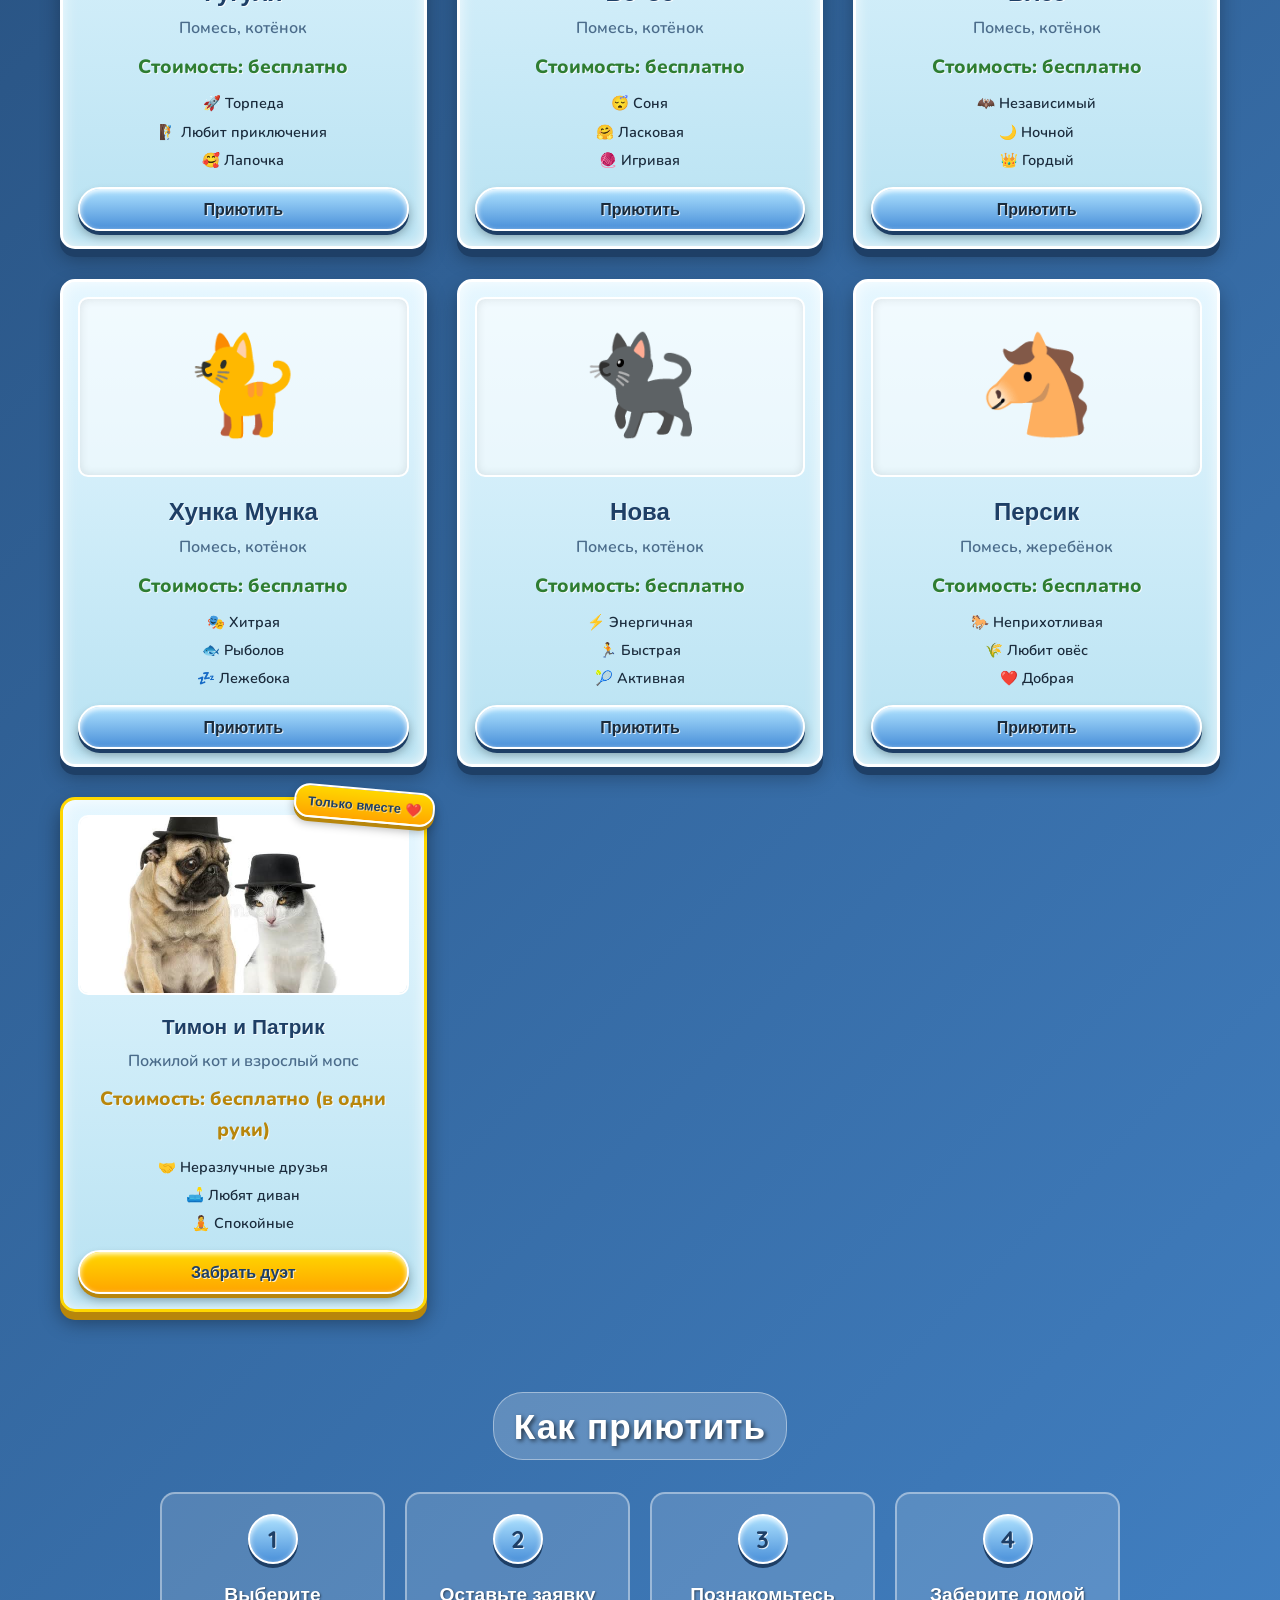
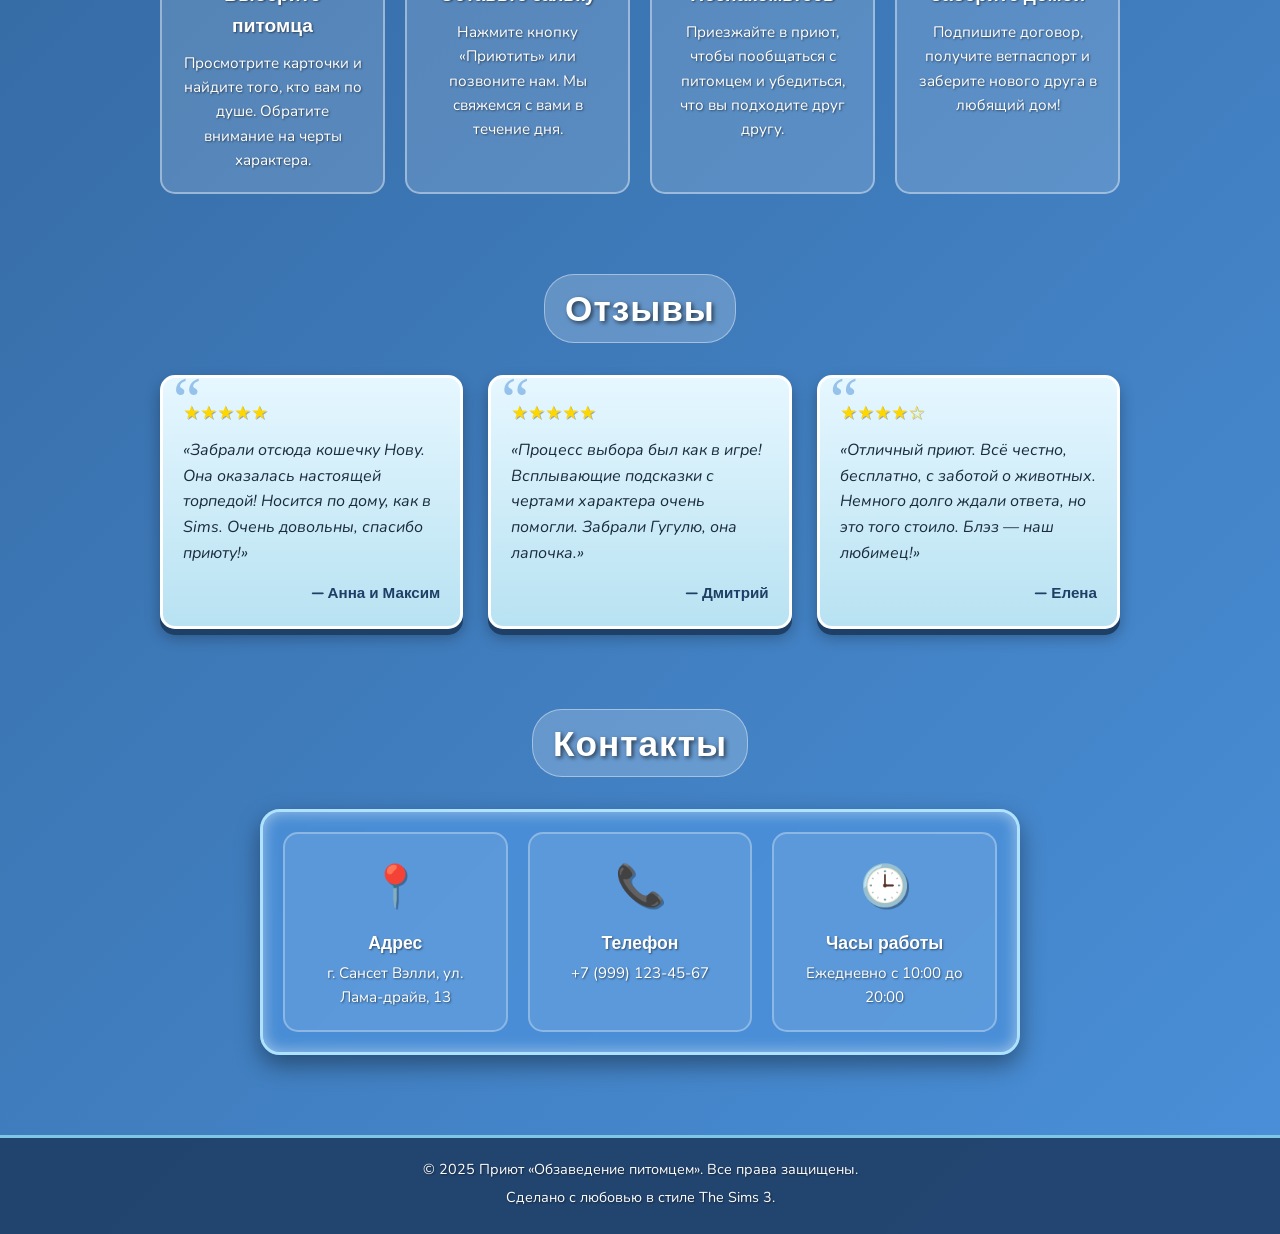
==== commit 24dda328: "Update index.html" ====
--- a/index.html
+++ b/index.html
@@ -839,7 +839,7 @@
 
     <!-- HERO SECTION -->
     <section class="hero">
-        <h1>Найди друга в стиле Sims</h1>
+        <h1>Найди друга в стиле Sims — с автодеплоем!</h1>
         <p>Подари дом тому, кто ждёт тебя. В нашем приюте живут самые уютные, игривые и преданные питомцы.</p>
         <a href="#pets" class="sims-btn">Смотреть питомцев</a>
     </section>
@@ -1152,4 +1152,4 @@
     </script>
 
 </body>
-</html>+</html>
